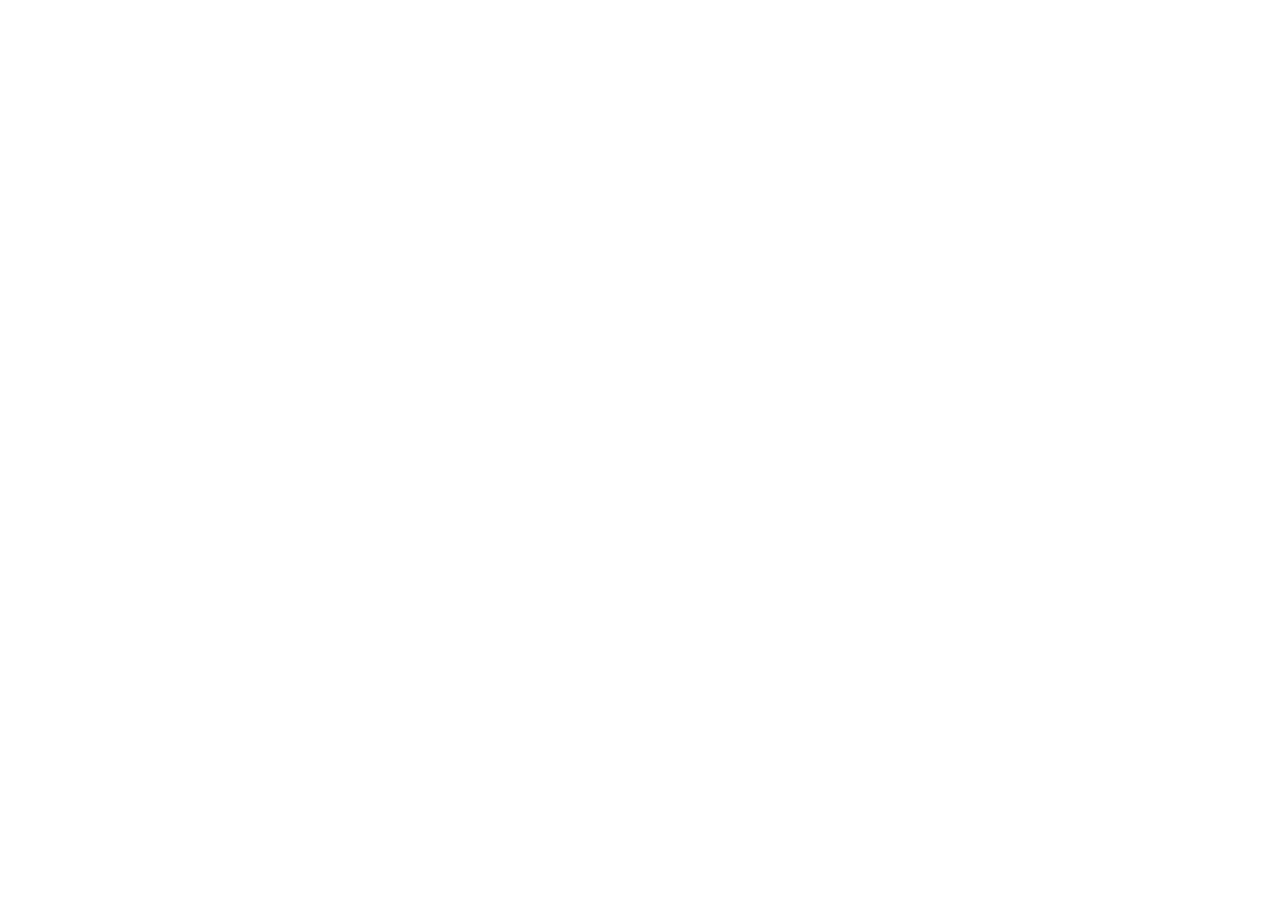
==== pages/listPage/listPage.html @ 2a7665ec "Add list page scaffold" ====
<!doctype html>
<html lang="en">
  <head>
    <meta charset="UTF-8" />
    <meta name="viewport" content="width=device-width, initial-scale=1.0" />
    <title>Document</title>
  </head>
  <body>
    <div id="list-page"></div>
    <script src="listPage.js"></script>
  </body>
</html>
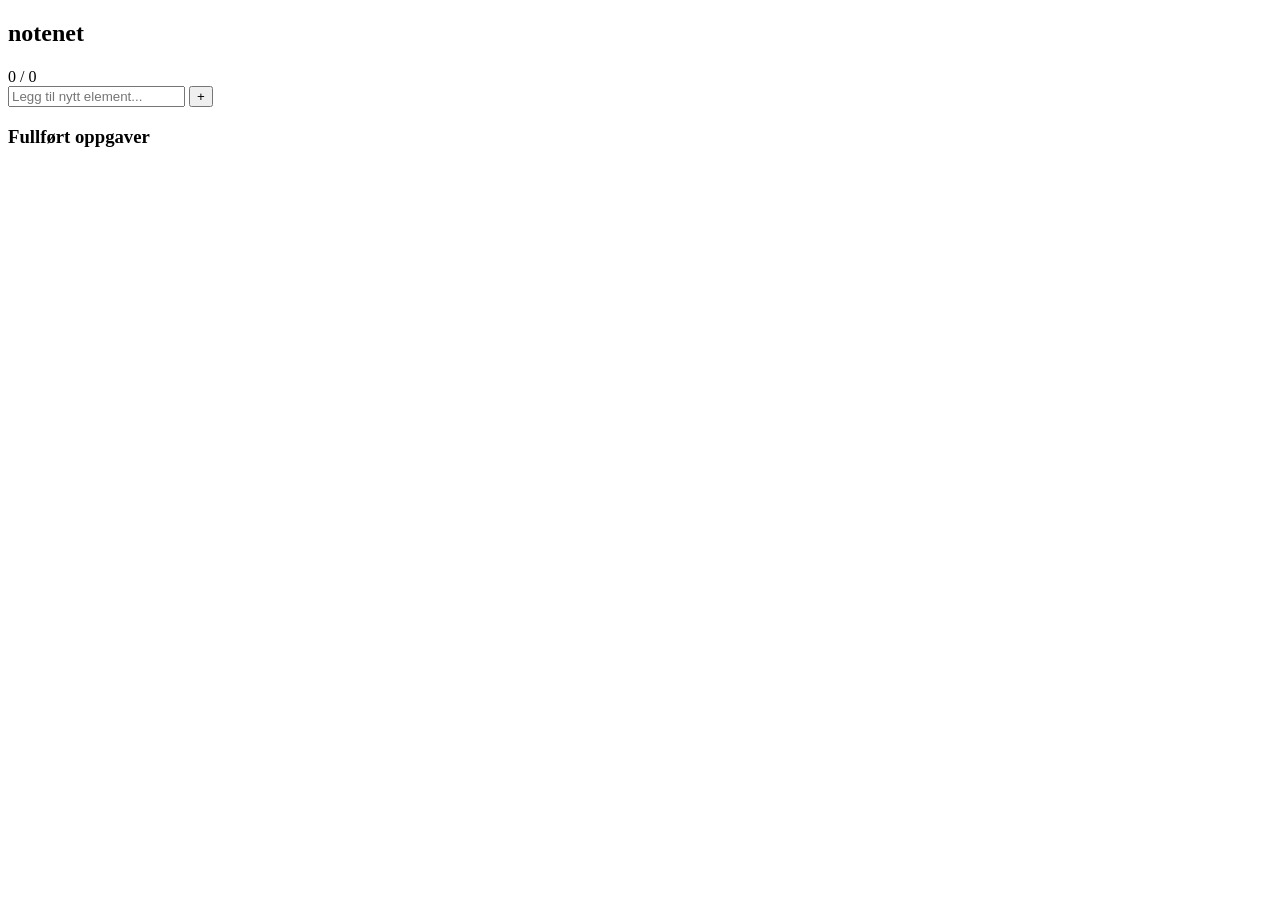
==== commit fc8b88a9: "Split list page into view and controller" ====
--- a/pages/listPage/listPage.html
+++ b/pages/listPage/listPage.html
@@ -7,6 +7,6 @@
   </head>
   <body>
     <div id="list-page"></div>
-    <script src="listPage.js"></script>
+    <script src="listPageView.js"></script>
   </body>
 </html>
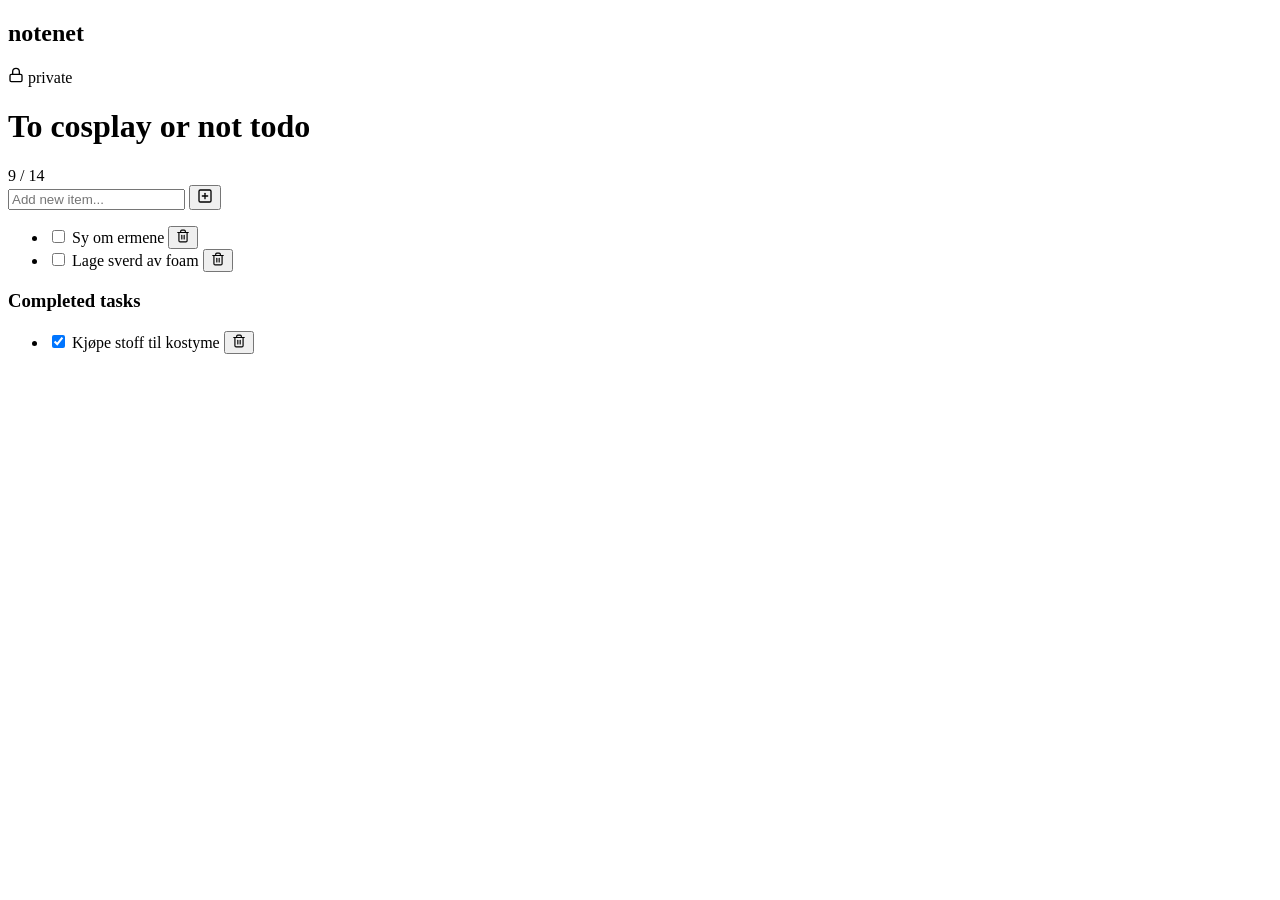
==== commit 317dded1: "Render list page from model data" ====
--- a/pages/listPage/listPage.html
+++ b/pages/listPage/listPage.html
@@ -7,6 +7,7 @@
   </head>
   <body>
     <div id="list-page"></div>
+    <script src="../../model.js"></script>
     <script src="listPageView.js"></script>
   </body>
 </html>
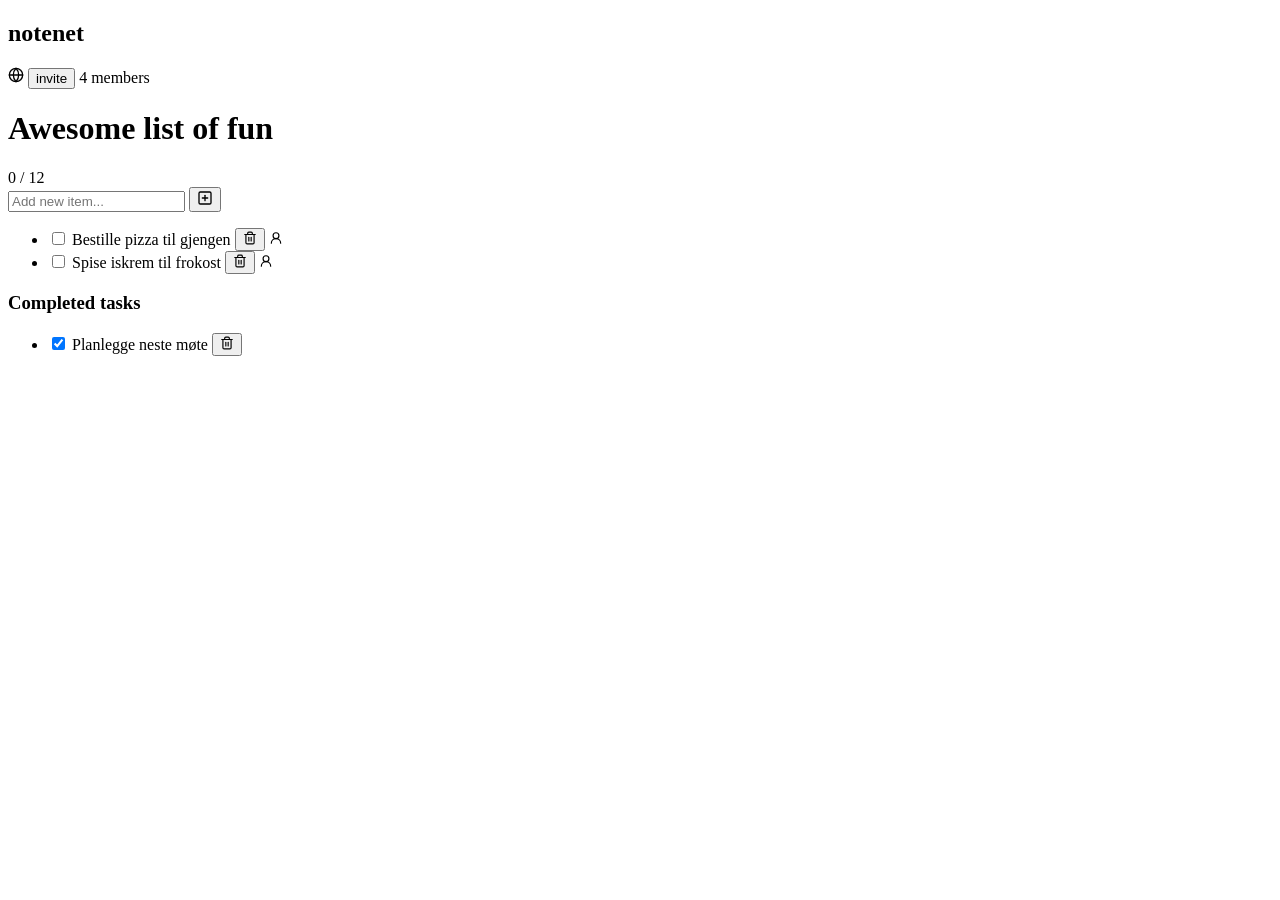
==== commit 975e1e57: "Fix model script path on list page" ====
--- a/pages/listPage/listPage.html
+++ b/pages/listPage/listPage.html
@@ -7,7 +7,7 @@
   </head>
   <body>
     <div id="list-page"></div>
-    <script src="../../model.js"></script>
+    <script src="/model.js"></script>
     <script src="listPageView.js"></script>
   </body>
 </html>
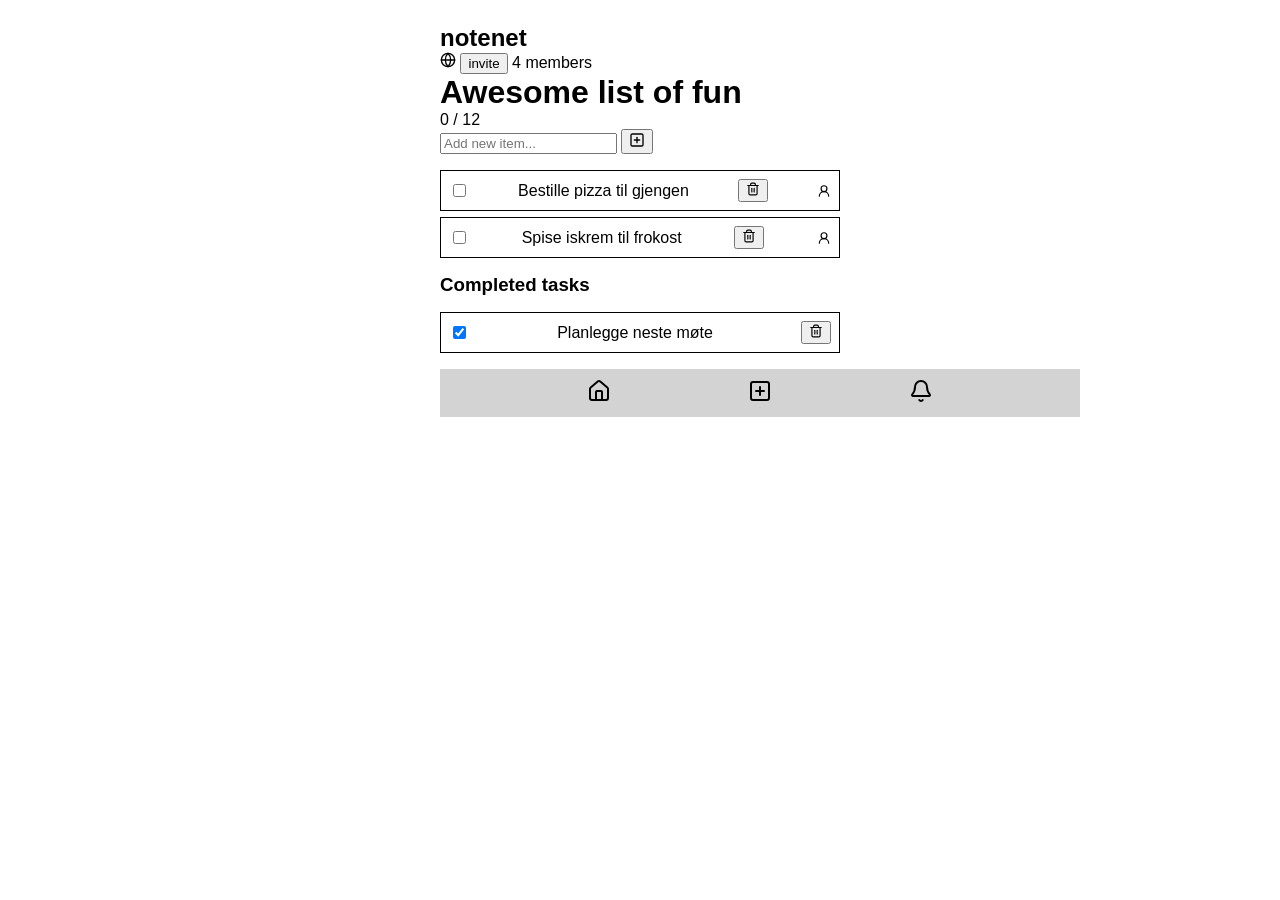
==== commit ebe8b258: "Add bottom bar to list page" ====
--- a/pages/listPage/listPage.html
+++ b/pages/listPage/listPage.html
@@ -4,10 +4,15 @@
     <meta charset="UTF-8" />
     <meta name="viewport" content="width=device-width, initial-scale=1.0" />
     <title>Document</title>
+    <link rel="stylesheet" href="../../styles/shared.css" />
+    <link rel="stylesheet" href="../../styles/elements.css" />
+    <link rel="stylesheet" href="../../styles/bottomBar.css" />
+    <link rel="stylesheet" href="../../styles/listPage.css" />
   </head>
   <body>
     <div id="list-page"></div>
     <script src="/model.js"></script>
+    <script src="../bottomBarActions/bottomBarActions.js"></script>
     <script src="listPageView.js"></script>
   </body>
 </html>
--- a/styles/shared.css
+++ b/styles/shared.css
@@ -0,0 +1,51 @@
+.width50 {
+   width: 50vw;
+}
+
+.flex {
+   display: flex;
+}
+
+.row {
+   flex-direction: row;
+}
+
+.column {
+   flex-direction: column;
+}
+
+.justify-center {
+   justify-content: center;
+}
+
+.justify-between {
+   justify-content: space-between;
+}
+
+.justify-evenly {
+   justify-content: space-evenly;
+}
+
+.justify-end {
+   justify-content: flex-end;
+}
+
+.align-center {
+   align-items: center;
+}
+
+.border {
+   border: 1px solid black;
+}
+
+.gap {
+   gap: 10px;
+}
+
+.padding {
+   padding: 10px;
+}
+
+.margin {
+   margin: 10px;
+}
--- a/styles/elements.css
+++ b/styles/elements.css
@@ -0,0 +1,33 @@
+.icon-size {
+   width: 20px;
+   height: 20px;
+}
+
+.image-size {
+   width: 100px;
+   height: 100px;
+}
+
+.list-bar {
+   background-color: white;
+}
+
+.container {
+   background-color: lightgray;
+}
+
+.bottom-bar {
+   background-color: lightgray;
+}
+
+h1,
+h2,
+h3,
+h4,
+h5,
+h6,
+svg,
+img {
+   padding: 0;
+   margin: 0;
+}
--- a/styles/bottomBar.css
+++ b/styles/bottomBar.css
@@ -0,0 +1 @@
+/*bottom bar actions styles*/
--- a/styles/listPage.css
+++ b/styles/listPage.css
@@ -0,0 +1,50 @@
+#list-page {
+  max-width: 400px;
+  margin: 0 auto;
+  font-family: Arial, sans-serif;
+  padding: 16px;
+}
+
+#list-page ul {
+  list-style: none;
+  padding: 0;
+}
+
+#list-page li {
+  display: flex;
+  justify-content: space-between;
+  align-items: center;
+  border: 1px solid black;
+  padding: 8px;
+  margin-bottom: 6px;
+  background: white;
+}
+
+.input-box {
+  display: flex;
+  justify-content: space-between;
+  border: 1px solid black;
+  border-radius: 20px;
+  padding: 6px 12px;
+  margin: 12px 0;
+}
+
+.input-box input {
+  border: none;
+  outline: none;
+  width: 100%;
+}
+
+.input-box button {
+  background: none;
+  border: none;
+  cursor: pointer;
+}
+
+.btn {
+  background: #f1f1f1;
+  border: 1px solid black;
+  padding: 2px 6px;
+  cursor: pointer;
+  font-size: 0.8rem;
+}
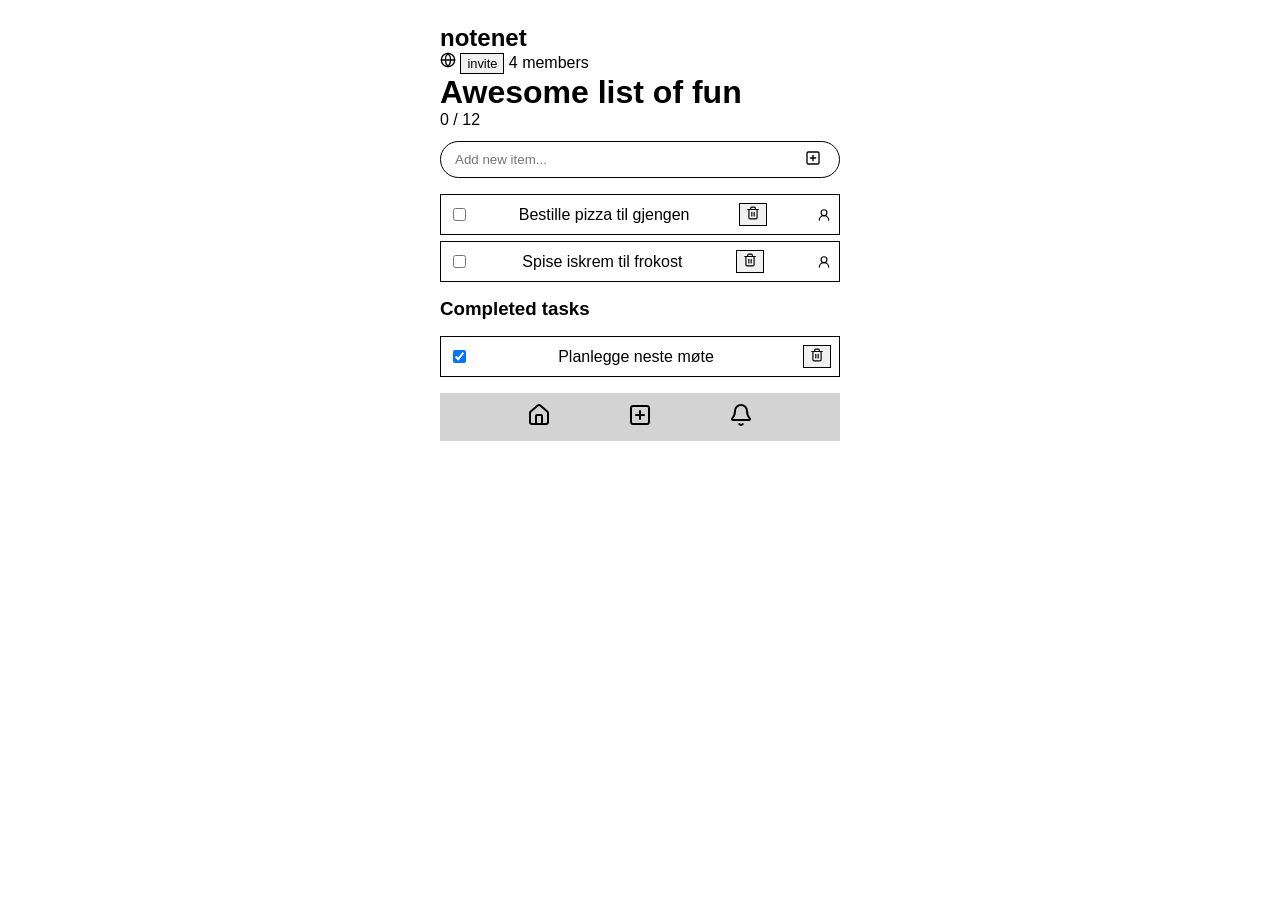
==== commit f93b4fe8: "Fix bottom bar script path" ====
--- a/pages/listPage/listPage.html
+++ b/pages/listPage/listPage.html
@@ -12,7 +12,7 @@
   <body>
     <div id="list-page"></div>
     <script src="/model.js"></script>
-    <script src="../bottomBarActions/bottomBarActions.js"></script>
+    <script src="../bottomBarActions.js"></script>
     <script src="listPageView.js"></script>
   </body>
 </html>
